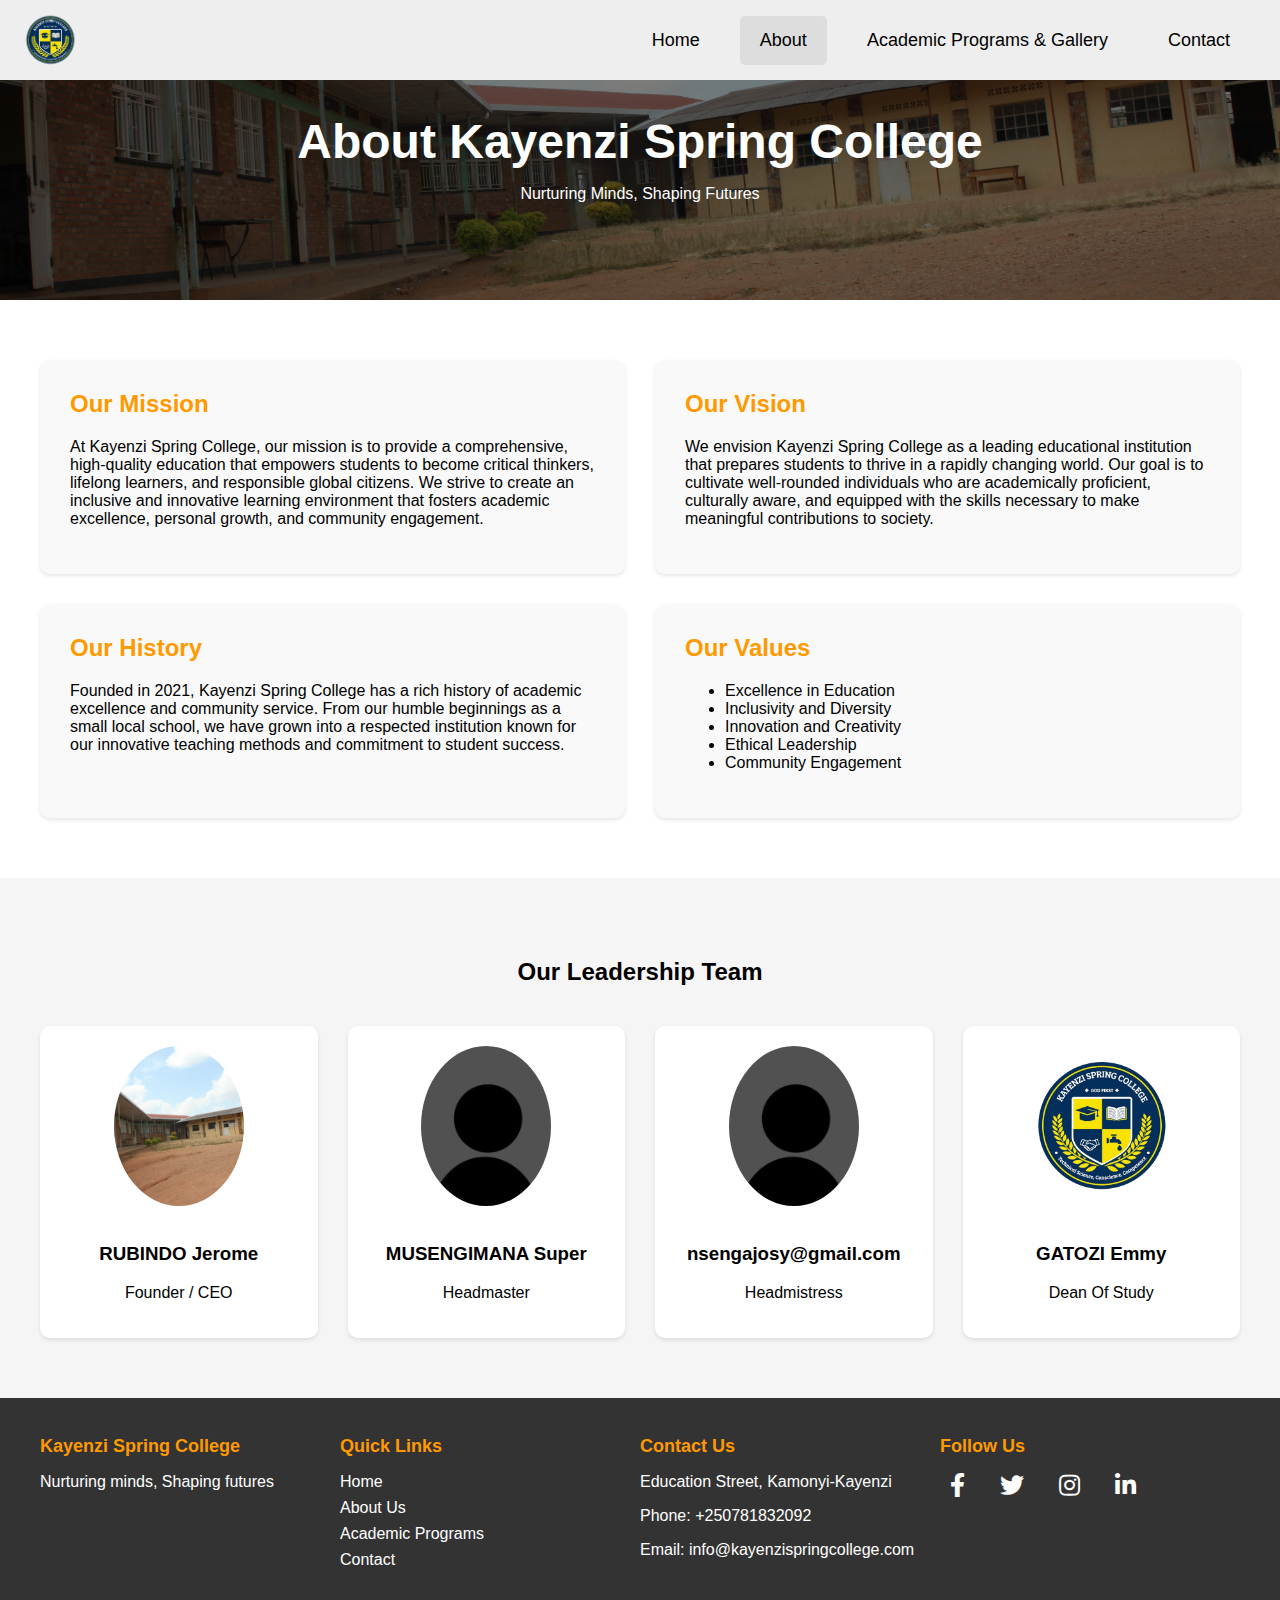
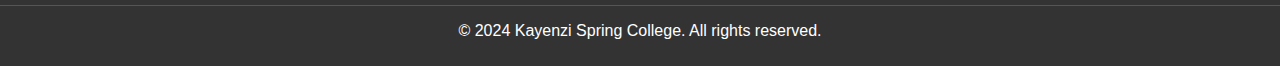
==== about.html @ e4b0a33c "new update" ====
<!DOCTYPE html>
<html lang="en">
<head>
    <meta charset="UTF-8">
    <meta name="viewport" content="width=device-width, initial-scale=1.0">
    <title>Interactive Photo Gallery - About Us</title>
    <link rel="stylesheet" href="css/about.css">
    <link rel="stylesheet" href="https://cdnjs.cloudflare.com/ajax/libs/font-awesome/5.15.4/css/all.min.css">
</head>
<body>
    <header>
        <nav class="topnav" id="topnav">
            <a href="index.html" class="logo">
                <img src="images/Logo_D KAYENZI.png" alt="Kayenzi Spring College Logo">
            </a>
            <div class="nav-links">
                <a href="index.html">Home</a>
                <a href="about.html" class="active">About</a>
                <a href="gallery.html">Academic Programs & Gallery</a>
                <a href="contact.html">Contact</a>
            </div>
            <button class="icon" onclick="toggleNav()"><i class="fa fa-bars"></i></button>
        </nav>
    </header>

    <div class="hero-section">
        <div class="hero-content">
            <h1>About Kayenzi Spring College</h1>
            <p>Nurturing Minds, Shaping Futures</p>
        </div>
    </div>

    <div class="content-section">
        <div class="about-grid">
            <div class="about-item">
                <h2>Our Mission</h2>
                <p>At Kayenzi Spring College, our mission is to provide a comprehensive, high-quality education that empowers students to become critical thinkers, lifelong learners, and responsible global citizens. We strive to create an inclusive and innovative learning environment that fosters academic excellence, personal growth, and community engagement.</p>
            </div>
            <div class="about-item">
                <h2>Our Vision</h2>
                <p>We envision Kayenzi Spring College as a leading educational institution that prepares students to thrive in a rapidly changing world. Our goal is to cultivate well-rounded individuals who are academically proficient, culturally aware, and equipped with the skills necessary to make meaningful contributions to society.</p>
            </div>
            <div class="about-item">
                <h2>Our History</h2>
                <p>Founded in 2021, Kayenzi Spring College has a rich history of academic excellence and community service. From our humble beginnings as a small local school, we have grown into a respected institution known for our innovative teaching methods and commitment to student success.</p>
            </div>
            <div class="about-item">
                <h2>Our Values</h2>
                <ul>
                    <li>Excellence in Education</li>
                    <li>Inclusivity and Diversity</li>
                    <li>Innovation and Creativity</li>
                    <li>Ethical Leadership</li>
                    <li>Community Engagement</li>
                </ul>
            </div>
        </div>
    </div>

    <div class="team-section">
        <h2 style="text-align: center; margin-bottom: 40px;">Our Leadership Team</h2>
        <div class="team-grid">
            <div class="team-member">
                <img src="images/Kayenzibg.JPG" alt="founder / CEO">
                <h3>RUBINDO Jerome</h3>
                <p>Founder / CEO</p>
            </div>
            <div class="team-member">
                <img src="images/PROFILE IMSG.jpg" alt="School Principal">
                <h3>MUSENGIMANA Super</h3>
                <p>Headmaster</p>
            </div>
            <div class="team-member">
                <img src="images/PROFILE IMSG.jpg" alt="Administrative Officer">
                <h3>nsengajosy@gmail.com</h3>
                <p>Headmistress</p>
            </div>
            <div class="team-member">
                <img src="images/Logo_D KAYENZI.png" alt="Head Teacher">
                <h3>GATOZI Emmy</h3>
                <p>Dean Of Study</p>
            </div>
        </div>
    </div>

    <footer class="site-footer">
        <div class="footer-content">
            <div class="footer-section">
                <h3>Kayenzi Spring College</h3>
                <p>Nurturing minds, Shaping futures</p>
            </div>
            <div class="footer-section">
                <h3>Quick Links</h3>
                <ul>
                    <li><a href="index.html">Home</a></li>
                    <li><a href="about.html">About Us</a></li>
                    <li><a href="gallery.html">Academic Programs</a></li>
                    <li><a href="contact.html">Contact</a></li>
                </ul>
            </div>
            <div class="footer-section">
                <h3>Contact Us</h3>
                <p>Education Street, Kamonyi-Kayenzi</p>
                <p>Phone: +250781832092</p>
                <p>Email: info@kayenzispringcollege.com</p>
            </div>
            <div class="footer-section">
                <h3>Follow Us</h3>
                <div class="social-icons">
                    <a href="#" aria-label="Facebook"><i class="fab fa-facebook-f"></i></a>
                    <a href="#" aria-label="Twitter"><i class="fab fa-twitter"></i></a>
                    <a href="#" aria-label="Instagram"><i class="fab fa-instagram"></i></a>
                    <a href="#" aria-label="LinkedIn"><i class="fab fa-linkedin-in"></i></a>
                </div>
            </div>
        </div>
        <div class="footer-bottom">
            <p>&copy; 2024 Kayenzi Spring College. All rights reserved.</p>
        </div>
    </footer>

    <script src="javascript/about-Script.js"></script>
</body>
</html>
---- css/about.css ----
body {
    margin: 0;
    padding: 0;
    font-family: Arial, sans-serif;
}

header {
    position: fixed;
    width: 100%;
    top: 0;
    left: 0;
    z-index: 1000;
}

.topnav {
    display: flex;
    justify-content: space-between;
    align-items: center;
    background-color: #eee;
    padding: 10px 20px;
}

.topnav .logo {
    display: flex;
    align-items: center;
}

.topnav .logo img {
    width: 60px;
    height: 60px;
}

.topnav .nav-links {
    display: flex;
    align-items: center;
}

.topnav .nav-links a {
    margin: 0 10px;
    color: black;
    text-decoration: none;
    padding: 14px 20px;
    font-size: 18px;
}

.topnav .nav-links a.active {
    background-color: #ddd;
    border-radius: 5px;
}

.topnav .nav-links a:hover {
    background-color: #ddd;
    border-radius: 5px;
}

.topnav .icon {
    display: none;
    background: none;
    border: none;
    font-size: 28px;
}

.hero-section {
    background: url('../images/Kayenzibg.JPG') no-repeat center center/cover;
    height: 300px;
    display: flex;
    align-items: center;
    justify-content: center;
    text-align: center;
    color: white;
    position: relative;
}

.hero-section::after {
    content: '';
    position: absolute;
    top: 0;
    left: 0;
    width: 100%;
    height: 100%;
    background: rgba(0, 0, 0, 0.5);
}

.hero-content {
    position: relative;
    z-index: 1;
}

.hero-content h1 {
    font-size: 3em;
    margin-bottom: 10px;
}

.content-section {
    max-width: 1200px;
    margin: 40px auto;
    padding: 20px;
}

.about-grid {
    display: grid;
    grid-template-columns: repeat(2, 1fr);
    gap: 30px;
}

.about-item {
    background-color: #f9f9f9;
    padding: 30px;
    border-radius: 10px;
    box-shadow: 0 2px 4px rgba(0,0,0,0.1);
}

.about-item h2 {
    color: #ff9900;
    margin-top: 0;
}

.team-section {
    background-color: #f5f5f5;
    padding: 60px 0;
}

.team-grid {
    display: grid;
    grid-template-columns: repeat(auto-fit, minmax(250px, 1fr));
    gap: 30px;
    max-width: 1200px;
    margin: 0 auto;
    padding: 0 20px;
}

.team-member {
    background-color: white;
    text-align: center;
    padding: 20px;
    border-radius: 10px;
    box-shadow: 0 2px 4px rgba(0,0,0,0.1);
}

.team-member img {
    width: 130px;
    height: 160px;
    border-radius: 50%;
    object-fit: cover;
    margin-bottom: 15px;
}

.site-footer {
    background-color: #333;
    color: #fff;
    padding: 20px 0 10px;
    font-family: Arial, sans-serif;
}

.footer-content {
    display: flex;
    flex-wrap: wrap;
    justify-content: space-between;
    max-width: 1200px;
    margin: 0 auto;
    padding: 0 20px;
}

.footer-section {
    flex: 1;
    min-width: 200px;
    margin-bottom: 20px;
}

.footer-section h3 {
    color: #ff9900;
    margin-bottom: 15px;
    font-size: 18px;
}

.footer-section ul {
    list-style: none;
    padding: 0;
}

.footer-section ul li {
    margin-bottom: 8px;
}

.footer-section a {
    color: #fff;
    text-decoration: none;
    transition: color 0.3s;
}

.footer-section a:hover {
    color: #ff9900;
}

.social-icons {
    display: flex;
    gap: 15px;
}

.social-icons a {
    color: #fff;
    font-size: 1.5em;
    transition: color 0.3s;
}

.social-icons a:hover {
    color: #ff9900;
}

.footer-bottom {
    text-align: center;
    margin-top: 0px;
    padding-top: 0px;
    border-top: 1px solid #555;
}

@media (max-width: 768px) {
    .footer-content {
        flex-direction: column;
    }

    .footer-section {
        width: 100%;
        margin-bottom: 30px;
    }

    .social-icons {
        justify-content: center;
    }
}

.social-icons a {
    color: white;
    font-size: 1.5em;
    margin: 0 10px;
    transition: color 0.3s;
}

.social-icons a:hover {
    color: white;
}

@media (max-width: 768px) {
    .topnav .nav-links {
        display: none;
        flex-direction: column;
        width: 100%;
        background-color: #eee;
        position: absolute;
        top: 60px;
        left: 0;
        z-index: 1000;
    }

    .topnav .nav-links a {
        padding: 15px;
        border-top: 1px solid #ddd;
    }

    .topnav .nav-links a:first-child {
        border-top: none;
    }

    .topnav .icon {
        display: block;
    }
}
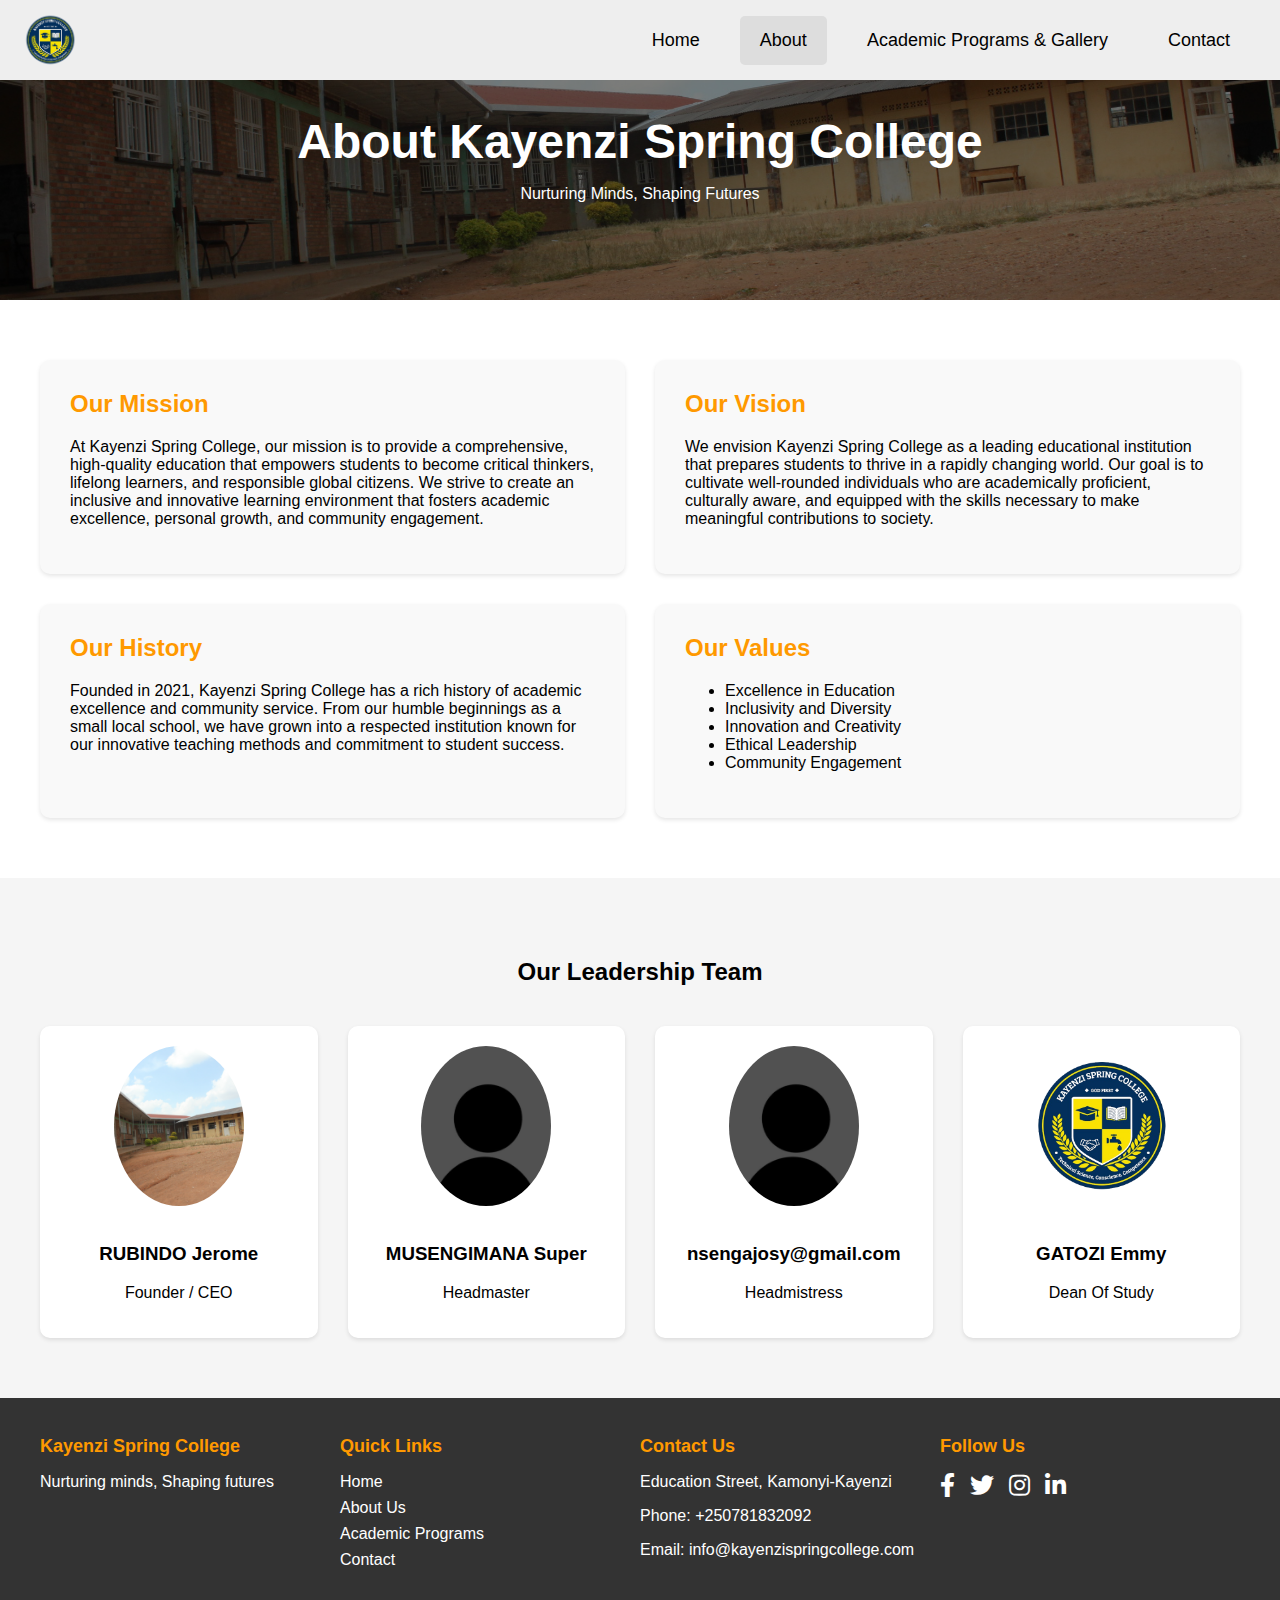
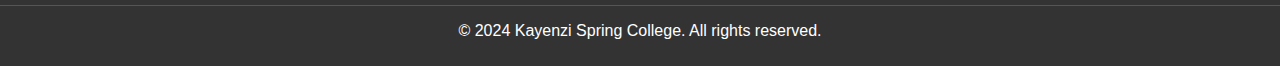
==== commit 7fa64efb: "new update" ====
--- a/about.html
+++ b/about.html
@@ -13,11 +13,12 @@
             <a href="index.html" class="logo">
                 <img src="images/Logo_D KAYENZI.png" alt="Kayenzi Spring College Logo">
             </a>
-            <div class="nav-links">
+            <div class="nav-links" id="nav-links">
                 <a href="index.html">Home</a>
                 <a href="about.html" class="active">About</a>
                 <a href="gallery.html">Academic Programs & Gallery</a>
                 <a href="contact.html">Contact</a>
+                <a href="javascript:void(0);" class="icon" id="closeNav">&times;</a>
             </div>
             <button class="icon" onclick="toggleNav()"><i class="fa fa-bars"></i></button>
         </nav>
--- a/css/about.css
+++ b/css/about.css
@@ -227,20 +227,7 @@
     .social-icons {
         justify-content: center;
     }
-}
-
-.social-icons a {
-    color: white;
-    font-size: 1.5em;
-    margin: 0 10px;
-    transition: color 0.3s;
-}
-
-.social-icons a:hover {
-    color: white;
-}
-
-@media (max-width: 768px) {
+
     .topnav .nav-links {
         display: none;
         flex-direction: column;
@@ -264,4 +251,17 @@
     .topnav .icon {
         display: block;
     }
-}
+
+    .topnav .nav-links a.icon {
+        display: block;
+        text-align: right;
+        font-size: 40px;
+        margin: 5px 20px 0 0;
+    }  .about-grid {   
+           grid-template-columns: 1fr;   
+          }   .footer-content {       
+              flex-direction: column;    
+             }     .social-icons {        
+                 margin-top: 20px;    
+                 }
+}
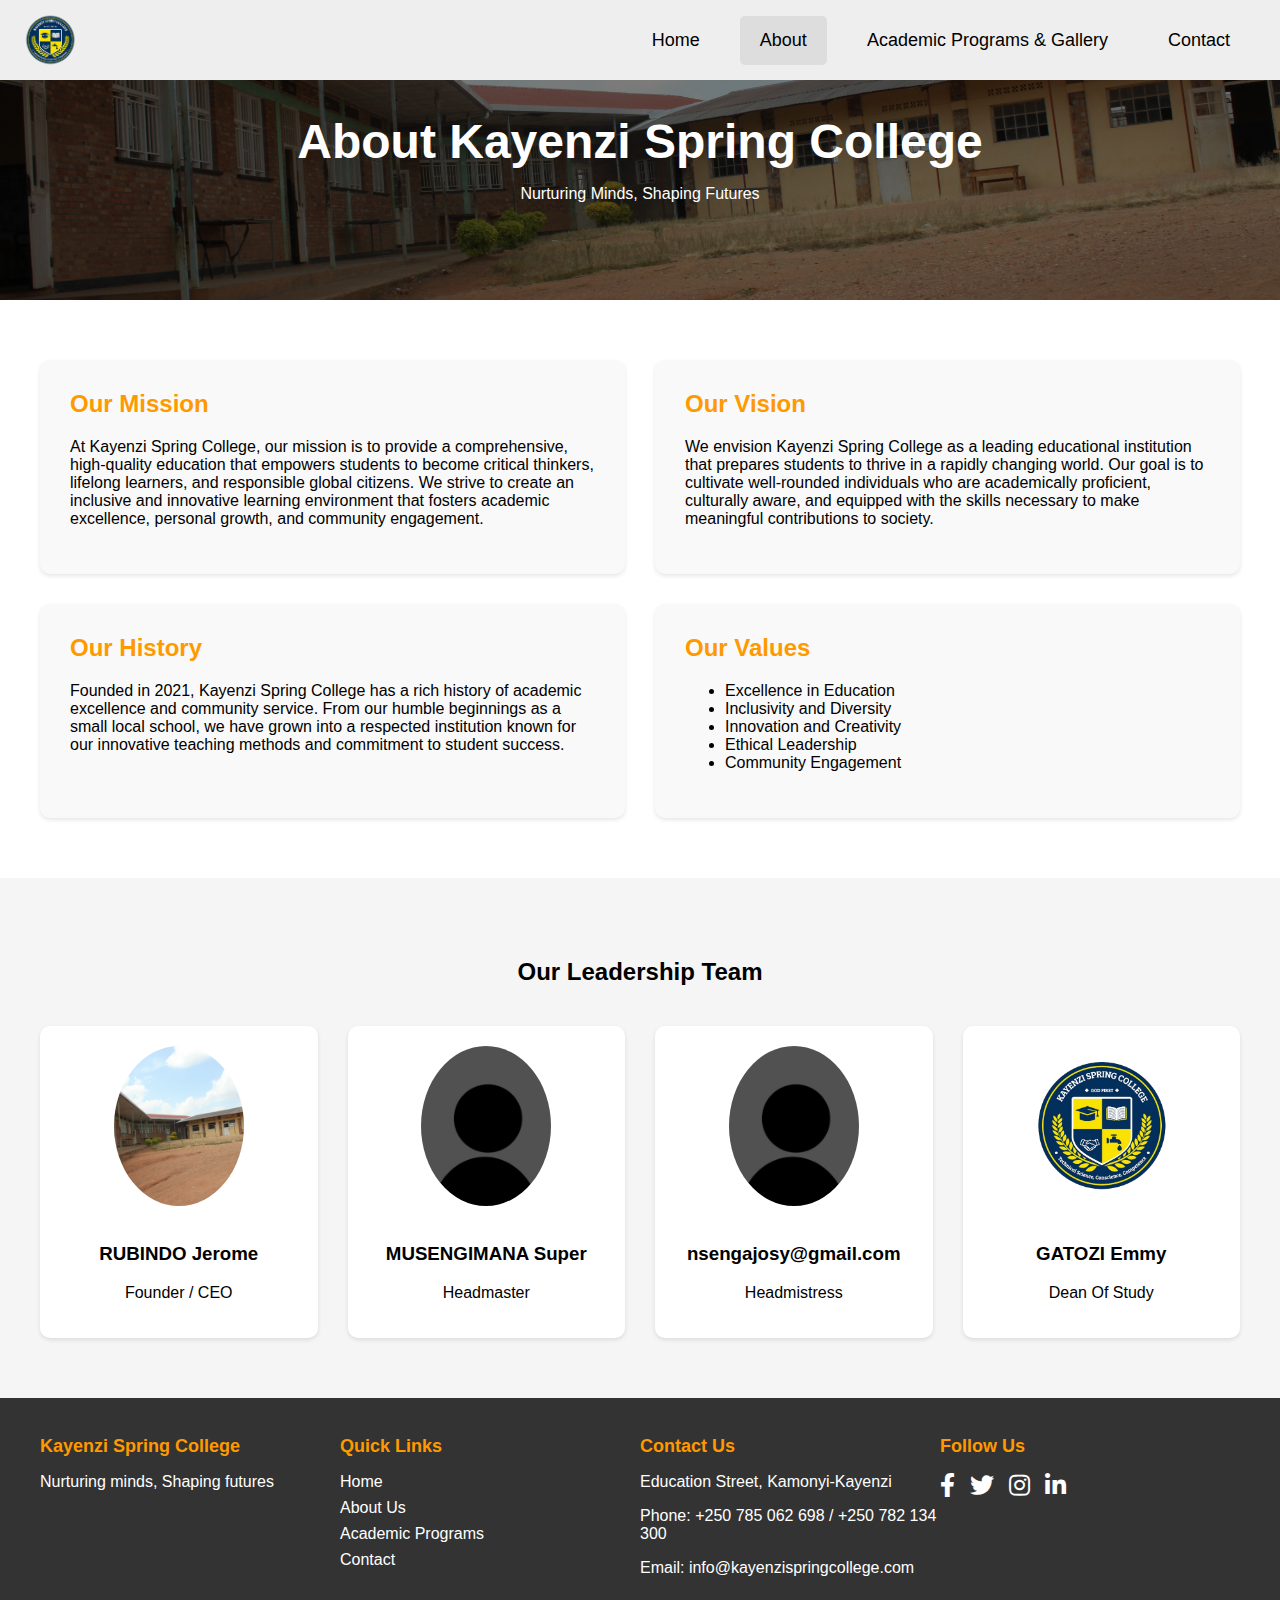
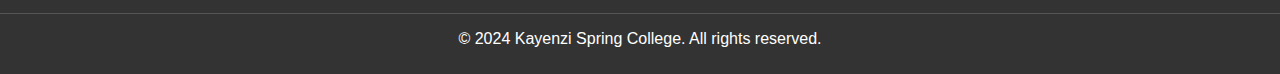
==== commit f72c6863: "new update" ====
--- a/about.html
+++ b/about.html
@@ -102,7 +102,7 @@
             <div class="footer-section">
                 <h3>Contact Us</h3>
                 <p>Education Street, Kamonyi-Kayenzi</p>
-                <p>Phone: +250781832092</p>
+                <p>Phone: +250 785 062 698  / +250 782 134 300</p>
                 <p>Email: info@kayenzispringcollege.com</p>
             </div>
             <div class="footer-section">
